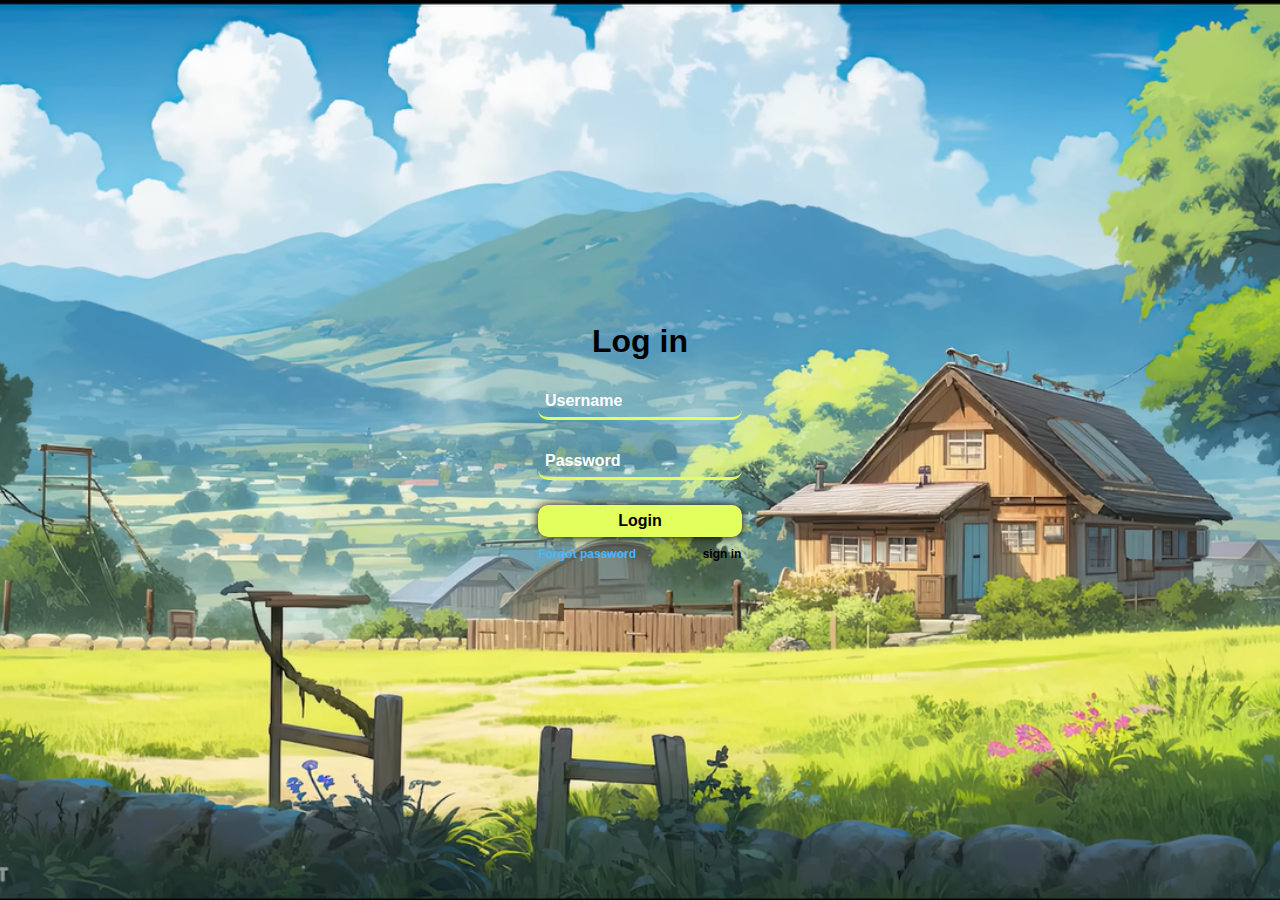
==== index.html @ 8d44e995 "Rename login_page.html to index.html" ====
<!DOCTYPE html>
<html lang="en">
<head>
    <meta charset="UTF-8">
    <meta name="viewport" content="width=device-width, initial-scale=1.0">
    <link rel="stylesheet" href="style_login.css">
    <title>Login</title>
</head>
<body>
    <div class="page">
        <div class="h1"><h1>Log in</h1></div>
        <div class="wrapper">
            <form id="login-form" action="/login">
                <div class="group">
                    <input id="username" name="" type="text" placeholder="Username" required>
                </div>
                <div class="group">
                    <input id="password" type="password" placeholder="Password" required>
                </div>
                <div class="group" type="submit"><button>Login</button></div>
                <div class="group">
                    <a id="link-p" href="#">Forgot password</a>
                    <a id="link-s" href="signin_page.html">sign in</a>
                </div>
            </form>
        </div>
    </div>
    <script>
var currentTime = new Date().getHours();
        if (currentTime >= 6 && currentTime < 18) {
            // Pagi/Siang
            document.body.classList.add('day-mode');
        } else {
            // Malam
            document.body.classList.add('night-mode');
        }

        document.getElementById("login-form").addEventListener("submit", function(event) {
    // Menghentikan perilaku default formulir
            event.preventDefault();
    
    // Simulasi proses sign-up (contoh)
    // Di sini Anda dapat menambahkan kode untuk memproses data sign-up menggunakan AJAX atau metode lainnya

    // Redirect pengguna ke halaman login setelah sign-up berhasil
            window.location.href = "content-page.html"; // Ganti dengan URL halaman login Anda
});
    </script>
</body>
</html>
---- style_login.css ----
* {
    margin: 0;
    padding: 0;
}

/* CSS for morning */
.day-mode {
    background-image: url('background-morning.png');
    color: black;
}

body {
    display: flex;
    height: 100vh;
    width: 100%;
    justify-content: center;
    align-items: center;
    flex-direction: column;
    background-size: cover;
    background-position: center;
    font-family: Arial;
}

.page h1 {
    display: flex;
    justify-content: center;
    align-items: center;
    margin: 10px;
}

.group {
    display: flex;
    justify-content: center;
    margin: 25px;
}

.group input {
    padding: 7px;
    width: 190px;
    background: transparent;
    outline: none;
    border: none;
    border-bottom: 3px solid rgb(226, 255, 94);
    border-radius: 10px;
    font-size: 16px;
    font-weight: bold;
    color: rgb(255, 255, 255);
}

.group button {
    width: 100%;
    padding: 7px;
    font-size: 16px;
    border: none;
    border-radius: 10px;
    background-color: rgb(226, 255, 94);
    box-shadow: 0 0 10px black;
    font-weight: bold;
    cursor: pointer;
}

input::placeholder {
    position: absolute;
    color: rgb(255, 255, 255);
    font-size: 16px;
    font-weight: bold;
    opacity: 1;
}

.group a {
    font-size: 12px;
    font-weight: bold;
    text-decoration: none;
    color: rgb(69, 181, 255);
    margin: -15px;
    margin-right: 40%;
}

.group #link-s {
    margin-right: -15px;
    color: rgb(0, 0, 0);
}

/* CSS for night */
.night-mode {
    background-image: url('background-night.jpeg');
    color: white; /* Warna teks untuk malam hari */
}

.night-mode input {
    border-bottom: 3px solid black;
}

.night-mode h1 {
    text-shadow: 2px 2px 10px rgba(240, 240, 235, 0.8);
}

.night-mode button {
    background-color: rgb(103, 220, 255);
}

.night-mode button:hover {
    box-shadow: 0 0 30px rgb(103, 220, 255);
    transition: 0.5s;
}

.night-mode a {
    color: white;
}

.night-mode #link-s {
    color: rgb(69, 181, 255);
}
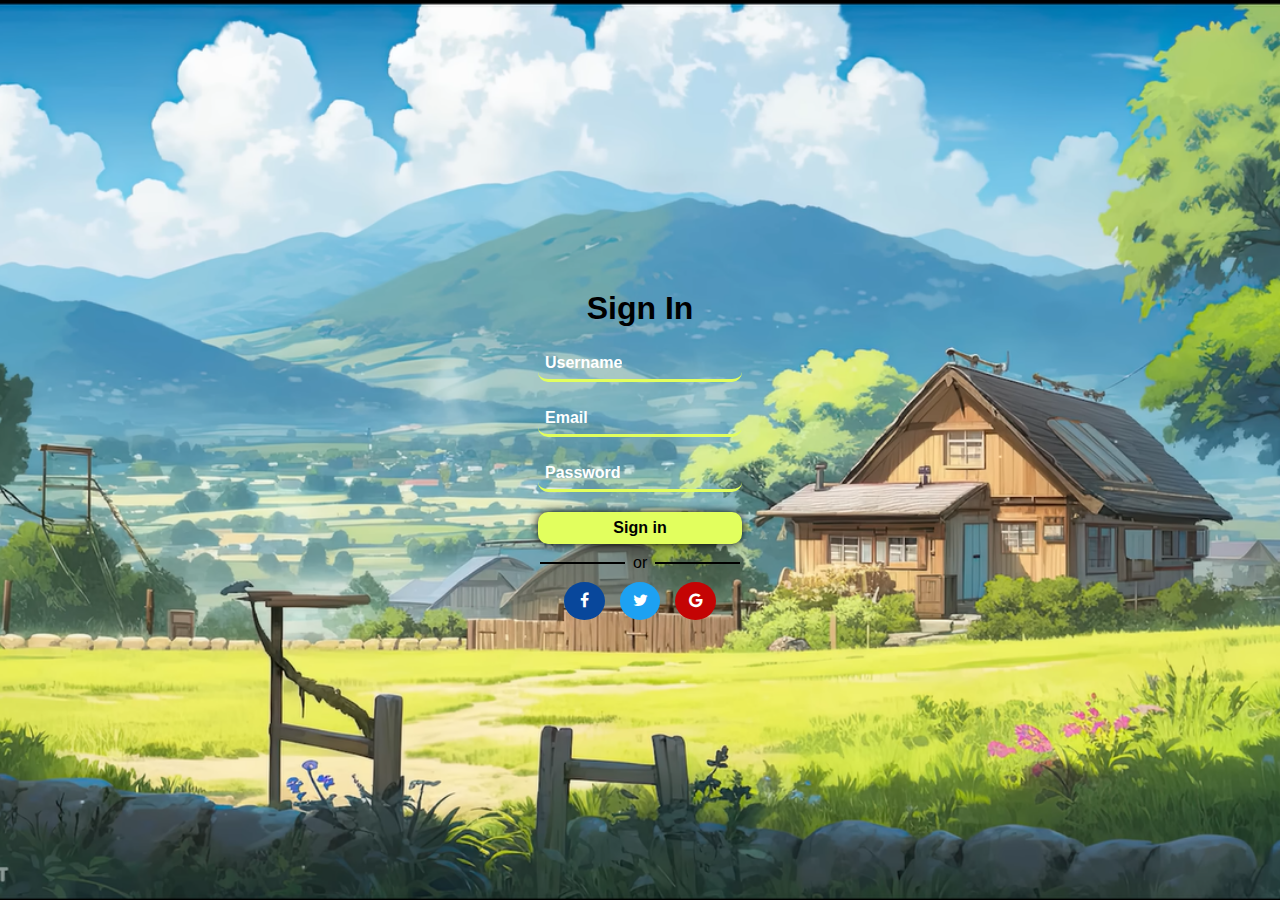
==== commit 4ee25b92: "Rename signin_page.html to index.html" ====
--- a/index.html
+++ b/index.html
@@ -3,30 +3,45 @@
 <head>
     <meta charset="UTF-8">
     <meta name="viewport" content="width=device-width, initial-scale=1.0">
-    <link rel="stylesheet" href="style_login.css">
-    <title>Login</title>
+    <link rel="stylesheet" href="style_signin.css">
+    <link rel="stylesheet" href="https://cdnjs.cloudflare.com/ajax/libs/font-awesome/4.7.0/css/font-awesome.min.css">
+    <title>sign-in</title>
 </head>
 <body>
     <div class="page">
-        <div class="h1"><h1>Log in</h1></div>
+        <div class="h1"><h1>Sign In</h1></div>
         <div class="wrapper">
-            <form id="login-form" action="/login">
+            <form id="sign-in-form" action="/signin" method="post">
                 <div class="group">
-                    <input id="username" name="" type="text" placeholder="Username" required>
+                    <input id="username" type="text" placeholder="Username" required>
+                </div>
+                <div class="group">
+                    <input id="email" type="email" placeholder="Email" required>
                 </div>
                 <div class="group">
                     <input id="password" type="password" placeholder="Password" required>
                 </div>
-                <div class="group" type="submit"><button>Login</button></div>
-                <div class="group">
-                    <a id="link-p" href="#">Forgot password</a>
-                    <a id="link-s" href="signin_page.html">sign in</a>
+                <div class="group" type="submit"><button>Sign in</button></div>
+                <div class="or-container">
+                    <div class="or-text">or</div>
+                </div>
+                <!-- Tautan Login -->
+                <div class="col">
+                    <a href="https://www.facebook.com/login.php" target="_blank" class="fb-btn">
+                        <i class="fa fa-facebook fa-fw"></i>
+                    </a>
+                    <a href="https://twitter.com/login" target="_blank" class="twitter-btn">
+                        <i class="fa fa-twitter fa-fw"></i>
+                    </a>
+                    <a href="https://accounts.google.com/login" target="_blank" class="google-btn">
+                        <i class="fa fa-google fa-fw"></i>
+                    </a>
                 </div>
             </form>
         </div>
     </div>
     <script>
-var currentTime = new Date().getHours();
+        var currentTime = new Date().getHours();
         if (currentTime >= 6 && currentTime < 18) {
             // Pagi/Siang
             document.body.classList.add('day-mode');
@@ -35,7 +50,7 @@
             document.body.classList.add('night-mode');
         }
 
-        document.getElementById("login-form").addEventListener("submit", function(event) {
+        document.getElementById("sign-in-form").addEventListener("submit", function(event) {
     // Menghentikan perilaku default formulir
             event.preventDefault();
     
@@ -43,7 +58,7 @@
     // Di sini Anda dapat menambahkan kode untuk memproses data sign-up menggunakan AJAX atau metode lainnya
 
     // Redirect pengguna ke halaman login setelah sign-up berhasil
-            window.location.href = "content-page.html"; // Ganti dengan URL halaman login Anda
+            window.location.href = "login_page.html"; // Ganti dengan URL halaman login Anda
 });
     </script>
 </body>
--- a/style_signin.css
+++ b/style_signin.css
@@ -0,0 +1,166 @@
+* {
+    margin: 0;
+    padding: 0;
+}
+
+/* CSS for morning */
+.day-mode {
+    background-image: url('background-morning.png');
+    color: black;
+}
+
+body {
+    display: flex;
+    height: 100vh;
+    width: 100%;
+    justify-content: center;
+    align-items: center;
+    flex-direction: column;
+    background-size: cover;
+    background-position: center;
+    font-family: Arial;
+}
+
+.page h1 {
+    display: flex;
+    justify-content: center;
+    align-items: center;
+    margin: 10px;
+}
+
+.group {
+    display: flex;
+    justify-content: center;
+    margin: 20px;
+}
+
+.group input {
+    padding: 7px;
+    width: 190px;
+    background: transparent;
+    outline: none;
+    border: none;
+    border-bottom: 3px solid rgb(226, 255, 94);
+    border-radius: 10px;
+    font-size: 16px;
+    font-weight: bold;
+    color: rgb(255, 255, 255);
+}
+
+.group button {
+    width: 100%;
+    padding: 7px;
+    margin-bottom: -10px;
+    font-size: 16px;
+    border: none;
+    border-radius: 10px;
+    background-color: rgb(226, 255, 94);
+    box-shadow: 0 0 10px black;
+    font-weight: bold;
+    cursor: pointer;
+}
+
+input::placeholder {
+    position: absolute;
+    color: rgb(255, 255, 255);
+    font-size: 16px;
+    font-weight: bold;
+    opacity: 1;
+}
+
+.group #link-s {
+    margin-right: -15px;
+    color: rgb(69, 181, 255);
+}
+
+/* CSS for night */
+.night-mode {
+    background-image: url('background-night.jpeg');
+    color: white; /* Warna teks untuk malam hari */
+}
+
+.night-mode input {
+    border-bottom: 3px solid black;
+}
+
+.night-mode h1 {
+    text-shadow: 2px 2px 10px rgba(240, 240, 235, 0.8);
+}
+
+.night-mode button {
+    background-color: rgb(103, 220, 255);
+}
+
+.night-mode button:hover {
+    box-shadow: 0 0 20px rgb(103, 220, 255);
+    transition: 0.5s;
+}
+
+.night-mode a {
+    color: white;
+}
+
+.or-container {
+    display: flex;
+    align-items: center;
+    justify-content: center;
+}
+
+.or-text {
+    display: grid;
+    grid-template-columns: repeat(3, 1fr);
+    align-items: center;
+    column-gap: 0.5rem;
+    width: 200px;
+}
+
+.or-text::before, .or-text::after {
+    content: "";
+    width: 85px;
+    height: 2px;
+    background-color: rgb(0, 0, 0);
+    display: block;
+}
+
+.col {
+    display: flex;
+    justify-content: center;
+    align-items: center;
+    margin-top: 10px;
+    color: white;
+}
+
+.col .fb-btn {
+    margin-right: 15px;
+    background-color: #08479b;
+    padding: 10px;
+    border-radius: 50%;
+    color: white;
+}
+
+.col .fb-btn:hover {
+    box-shadow: 0 0 10px #083a7c;
+}
+
+.col .twitter-btn {
+    margin-right: 15px;
+    background-color: #1DA1F2;
+    padding: 10px;
+    border-radius: 50%;
+    color: white;
+}
+
+.col .twitter-btn:hover {
+    box-shadow: 0 0 10px #1480c4;
+}
+
+.col .google-btn {
+    background-color: rgb(196, 4, 4);
+    padding: 10px;
+    border-radius: 50%;
+    color: white;
+}
+
+.col .google-btn:hover {
+    box-shadow: 0 0 10px rgb(158, 10, 10);
+}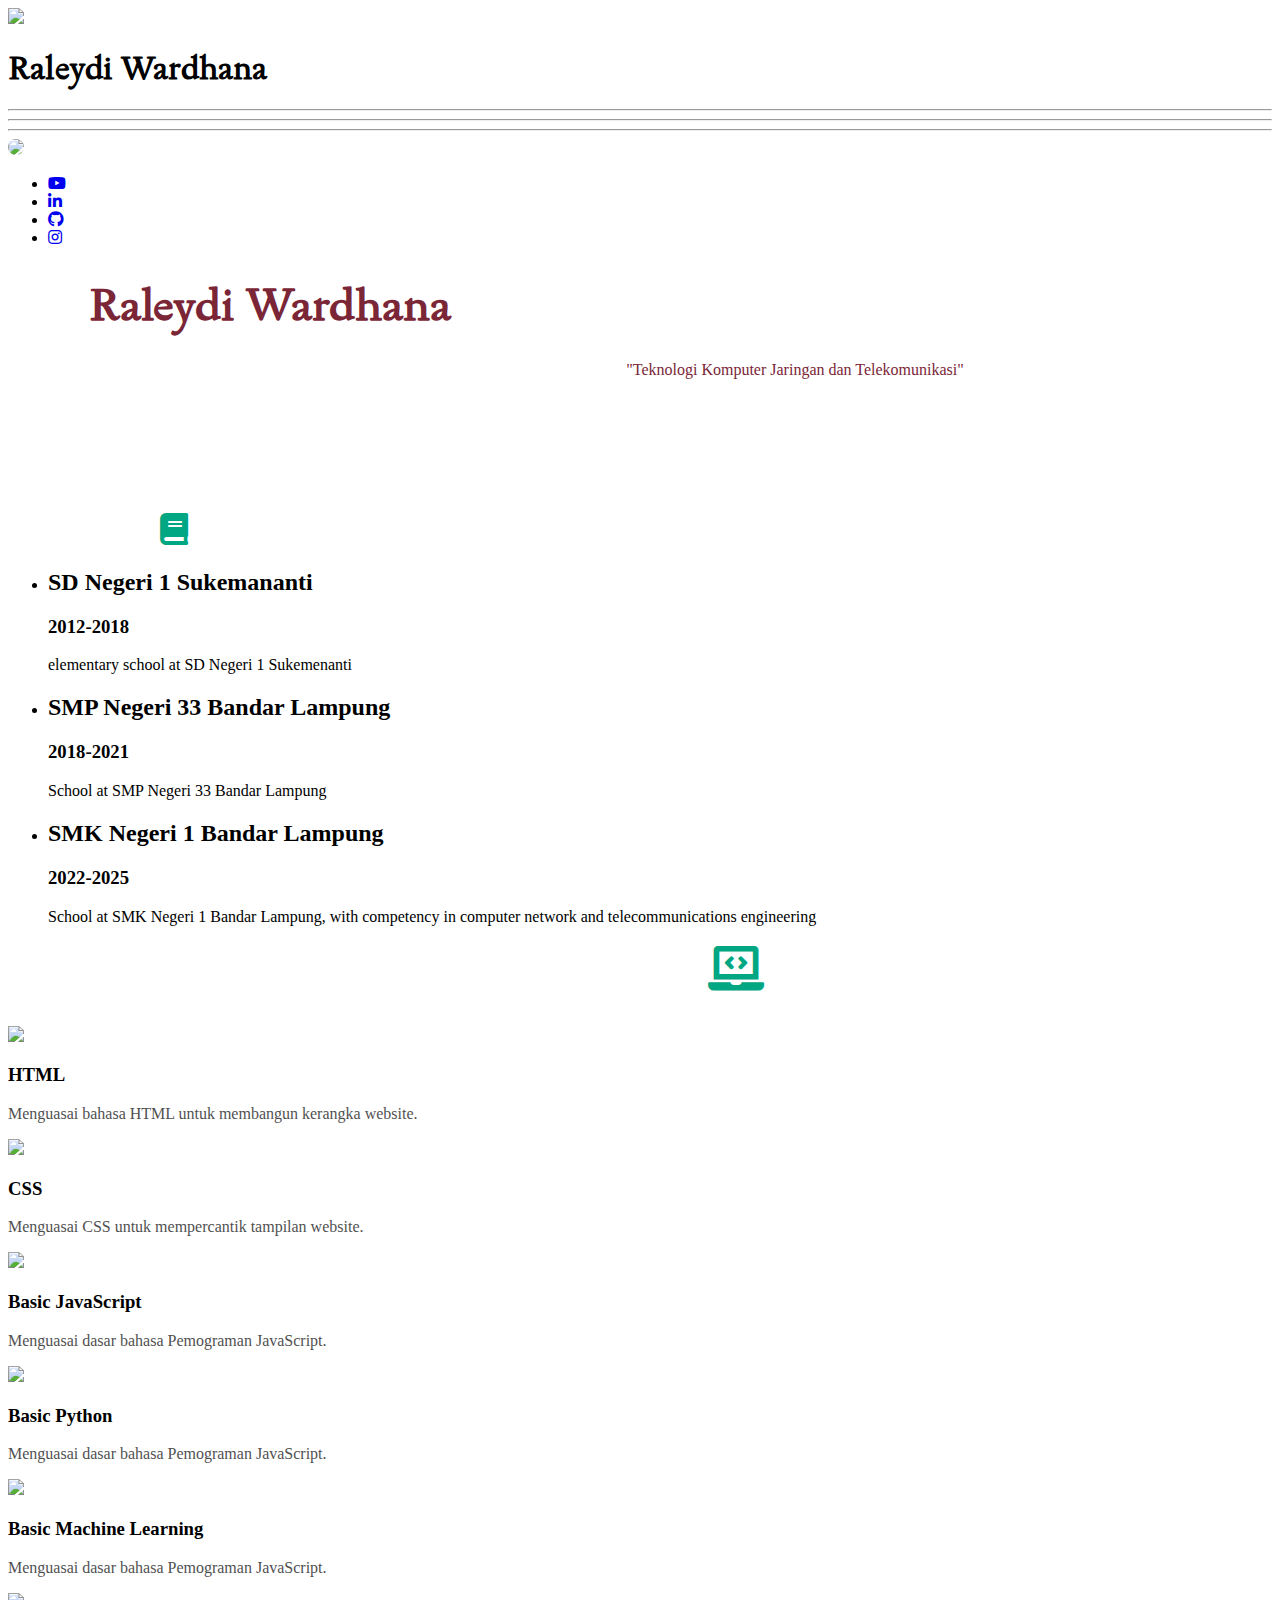
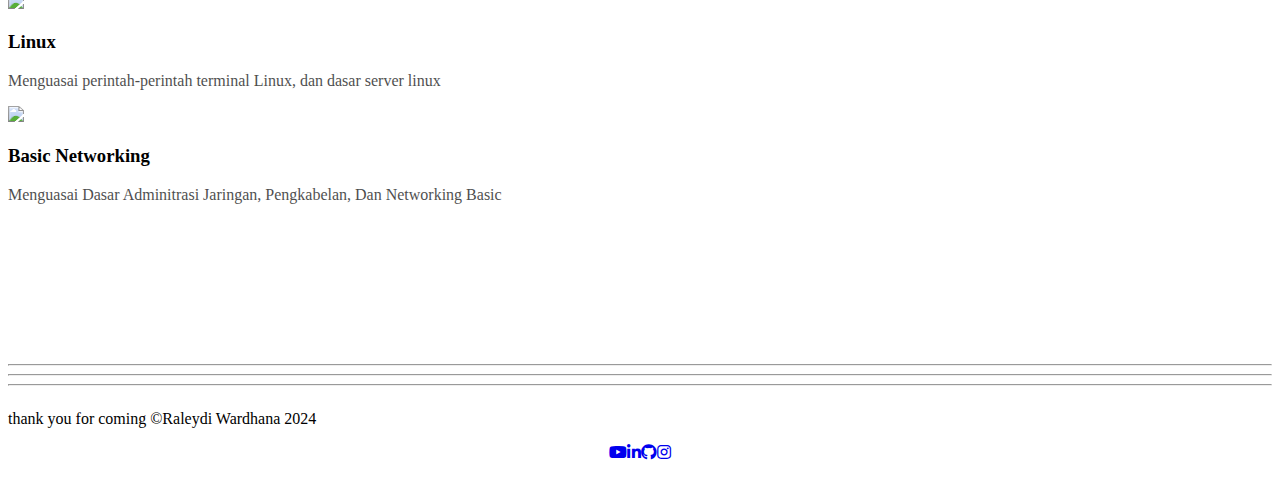
==== commit b7e9fffc: "Update index.html" ====
--- a/index.html
+++ b/index.html
@@ -3,63 +3,190 @@
 <head>
     <meta charset="UTF-8">
     <meta name="viewport" content="width=device-width, initial-scale=1.0">
-    <link rel="stylesheet" href="style_signin.css">
-    <link rel="stylesheet" href="https://cdnjs.cloudflare.com/ajax/libs/font-awesome/4.7.0/css/font-awesome.min.css">
-    <title>sign-in</title>
+    <link rel="stylesheet" href="style.css">
+    <link rel="stylesheet" href="https://cdnjs.cloudflare.com/ajax/libs/font-awesome/5.15.4/css/all.min.css" integrity="sha512-1ycn6IcaQQ40/MKBW2W4Rhis/DbILU74C1vSrLJxCq57o941Ym01SwNsOMqvEBFlcgUa6xLiPY/NS5R+E6ztJQ==" crossorigin="anonymous" referrerpolicy="no-referrer" />
+    <style>
+        @import url('https://fonts.googleapis.com/css2?family=Roboto:ital,wght@0,100;0,300;0,400;0,500;0,700;0,900;1,100;1,300;1,400;1,500;1,700;1,900&display=swap');
+        @import url('https://fonts.googleapis.com/css2?family=Poppins:ital,wght@0,100;0,200;0,300;0,400;0,500;0,600;0,700;0,800;0,900;1,100;1,200;1,300;1,400;1,500;1,600;1,700;1,800;1,900&family=Quicksand:wght@300..700&display=swap');
+        @import url('https://fonts.googleapis.com/css2?family=Sedan:ital@0;1&display=swap');
+        @import url('https://fonts.googleapis.com/css2?family=Quicksand:wght@300..700&display=swap');
+    </style>
+    <title>My Profile</title>
 </head>
 <body>
-    <div class="page">
-        <div class="h1"><h1>Sign In</h1></div>
-        <div class="wrapper">
-            <form id="sign-in-form" action="/signin" method="post">
-                <div class="group">
-                    <input id="username" type="text" placeholder="Username" required>
+    <div class="Profile-card">
+        <header>
+            <div class="head">
+                <div class="title-img">
+                    <div class="header-background"></div>
+                    <img src="assets/profile.jpeg" width="200px">
+                    <h1 style="font-family: 'Sedan', sans-serif;">Raleydi Wardhana</h1>
                 </div>
-                <div class="group">
-                    <input id="email" type="email" placeholder="Email" required>
+            </div>
+        </header>
+        <main>
+            <div class="info-me">
+                <hr>
+                <hr class="sc">
+                <hr class="thr">
+                <div class="content">
+                    <div class="my-img">
+                        <img src="assets/profile.jpeg" width="250px" style="border-radius: 3rem;">
+                        <div class="social">
+                            <ul>
+                                <li><a href="#"><i class="fab fa-youtube"></i></a></li>
+                                <li><a href="https://www.linkedin.com/in/raleydi-wardhana-aa9a272b9?trk=contact-info" target="_blank"><i class="fab fa-linkedin-in"></i></a></li>
+                                <li><a href="https://github.com/wraleydi" target="_blank"><i class="fab fa-github"></i></a></li>
+                                <li><a href="https://www.instagram.com/wraleydi?igsh=Y2FjbXQ3MHd1a2Zn" target="_blank"><i class="fab fa-instagram"></i></a></li>
+                            </ul>
+                        </div>
+                    </div>
+                    <div class="description-info">
+                        <h1 style="display: flex; font-family: 'Sedan', 'Poppins', sans-serif; font-size: 2.8rem;">
+                            <div class="title-info" style="display: flex;">
+                                <div class="t1" style="color: white;">I' M</div>
+                                <div class="t2" style="color: #7b2637;"><span class="half-underline">Raleydi Wardhana</span></div>
+                            </div>
+                        </h1>
+                        <p class="paraf" style="color: white;">
+                            Saya Raleydi Wardhana,saat ini menjadi seorang siswa yang berkompetisi pada bidang keahlian <span style="color: #7b2637;">"Teknologi Komputer Jaringan dan Telekomunikasi"</span>. saya memiliki keinginan kuat untuk terus tumbuh dan berkembang dalam meningkatkan pengetahuan dan skill saya. saya memiliki keahlian Linux, Machine Learning dasar,html dan css, Javascript dasar, Python dasar, Adminitrasi jaringan dasar. dan Pengetahuan dasar tentang Cyber Security, Networking.
+                        </p>
+                        <table class="info" style="color: white; font-size: 1.2rem;">
+                            <tbody>
+                                <tr class="tr1">
+                                    <th>Age</th>
+                                    <td>17th</td>
+                                    <th>Nationality</th>
+                                    <td>Indonesia</td>
+                                </tr>
+                                <tr class="tr2">   
+                                    <th>Email</th>
+                                    <td>raleydi06@gmail.com</td>
+                                    <th>Phone Number</th>
+                                    <td>089692673773</td>
+                                </tr>
+                                <tr class="tr3">
+                                    <th>Hobby</th>
+                                    <td>reading and sports </td>
+                                    <th>Address</th>
+                                    <td>Bandar-Lampung, Lampung</td>
+                                </tr>
+                            </tbody>
+                        </table>
+                    </div>
                 </div>
-                <div class="group">
-                    <input id="password" type="password" placeholder="Password" required>
+            </div>
+            <div class="education">
+                <div class="my-edu">
+                    <div class="edu-title">
+                        <h1 style="margin: 0; color: white; font-family: 'Sedan', 'Poppins', sans-serif;">
+                            <span class="half-underline">Education</span>
+                            <i class="fas fa-book" style="color: #00a782;"></i>
+                        </h1>
+                    </div>
+                    <ul class="timeline">
+                        <li class="timeline-item">
+                            <div class="timeline-content">
+                                <h2>SD Negeri 1 Sukemananti</h2>
+                                <h3>2012-2018</h3>
+                                <p>elementary school at SD Negeri 1 Sukemenanti</p>
+                            </div>
+                        </li>
+                        <li class="timeline-item">
+                            <div class="timeline-content">
+                                <h2>SMP Negeri 33 Bandar Lampung</h2>
+                                <h3>2018-2021</h3>
+                                <p>School at SMP Negeri 33 Bandar Lampung</p>
+                            </div>
+                        </li>
+                        <li class="timeline-item">
+                            <div class="timeline-content">
+                                <h2>SMK Negeri 1 Bandar Lampung</h2>
+                                <h3>2022-2025</h3>
+                                <p>School at SMK Negeri 1 Bandar Lampung, with competency in computer network and telecommunications engineering</p>
+                            </div>
+                        </li>
+                    </ul>
                 </div>
-                <div class="group" type="submit"><button>Sign in</button></div>
-                <div class="or-container">
-                    <div class="or-text">or</div>
+            </div>
+            <div class="skill">
+                <div class="title-skill">
+                    <h1 style="margin-block-start: 0; font-size: 2.8rem; font-family: 'Sedan', 'Poppins', sans-serif; color: white; text-align: center;">
+                        <span class="half-underline">My Skills</span>
+                        <i class="fas fa-laptop-code" style="color: #00a782;"></i>
+                    </h1>
                 </div>
-                <!-- Tautan Login -->
-                <div class="col">
-                    <a href="https://www.facebook.com/login.php" target="_blank" class="fb-btn">
-                        <i class="fa fa-facebook fa-fw"></i>
-                    </a>
-                    <a href="https://twitter.com/login" target="_blank" class="twitter-btn">
-                        <i class="fa fa-twitter fa-fw"></i>
-                    </a>
-                    <a href="https://accounts.google.com/login" target="_blank" class="google-btn">
-                        <i class="fa fa-google fa-fw"></i>
-                    </a>
+                <div class="content-skill" style="padding-block-end: 6rem;">
+                    <div class="group-skill">
+                        <img src="assets/html-logo.png" width="150px">
+                        <h3>HTML</h3>
+                        <p style="opacity: 0.7;">
+                            Menguasai bahasa HTML untuk membangun kerangka website.
+                        </p>
+                    </div>
+                    <div class="group-skill">
+                        <img src="assets/CSS-Logo.png" width="150px">
+                        <h3>CSS</h3>
+                        <p style="opacity: 0.7;">
+                            Menguasai CSS untuk mempercantik tampilan website.
+                        </p>
+                    </div>
+                    <div class="group-skill">
+                        <img src="assets/JavaScript-Logo.png" width="150px">
+                        <h3>Basic JavaScript</h3>
+                        <p style="opacity: 0.7;">
+                            Menguasai dasar bahasa Pemograman JavaScript.
+                        </p>
+                    </div>
+                    <div class="group-skill">
+                        <img src="assets/python-logo.png" width="150px">
+                        <h3>Basic Python</h3>
+                        <p style="opacity: 0.7;">
+                            Menguasai dasar bahasa Pemograman JavaScript.
+                        </p>
+                    </div>
+                    <div class="group-skill">
+                        <img src="assets/ML-logo.png" width="165px">
+                        <h3>Basic Machine Learning</h3>
+                        <p style="opacity: 0.7;">
+                            Menguasai dasar bahasa Pemograman JavaScript.
+                        </p>
+                    </div>
+                    <div class="group-skill">
+                        <img src="assets/LINUX-LOGO.png" width="145px">
+                        <h3>Linux</h3>
+                        <p style="opacity: 0.7;">
+                            Menguasai perintah-perintah terminal Linux, dan dasar server linux
+                        </p>
+                    </div>
+                    <div class="group-skill">
+                        <img src="assets/network-logo.png" width="165px">
+                        <h3>Basic Networking</h3>
+                        <p style="opacity: 0.7;">
+                            Menguasai Dasar Adminitrasi Jaringan, Pengkabelan, Dan Networking Basic
+                        </p>
+                    </div>
                 </div>
-            </form>
-        </div>
+                <hr style="margin-block-start: 3rem;">
+                <hr class="sc">
+                <hr class="thr">
+            </div>
+        </main>
+        <footer>
+            <div class="foot">
+                <div class="my-foot">
+                    <div class="thx" style="padding-block-start: 1rem;">thank you for coming &copy;Raleydi Wardhana 2024</div>
+                    <div class="social-foot" style="padding-block-end: 1rem; text-align: center;">
+                        <ul style="margin-block-end: 0; display: flex; list-style: none; justify-content: center; padding-inline-start: 0;">
+                            <li><a href="#"><i class="fab fa-youtube"></i></a></li>
+                            <li><a href="#"><i class="fab fa-linkedin-in"></i></a></li>
+                            <li><a href="https://github.com/wraleydi" ><i class="fab fa-github"></i></a></li>
+                            <li><a href="#"><i class="fab fa-instagram"></i></a></li>
+                        </ul>
+                    </div>
+                </div>
+            </div>
+        </footer>
     </div>
-    <script>
-        var currentTime = new Date().getHours();
-        if (currentTime >= 6 && currentTime < 18) {
-            // Pagi/Siang
-            document.body.classList.add('day-mode');
-        } else {
-            // Malam
-            document.body.classList.add('night-mode');
-        }
-
-        document.getElementById("sign-in-form").addEventListener("submit", function(event) {
-    // Menghentikan perilaku default formulir
-            event.preventDefault();
-    
-    // Simulasi proses sign-up (contoh)
-    // Di sini Anda dapat menambahkan kode untuk memproses data sign-up menggunakan AJAX atau metode lainnya
-
-    // Redirect pengguna ke halaman login setelah sign-up berhasil
-            window.location.href = "login_page.html"; // Ganti dengan URL halaman login Anda
-});
-    </script>
 </body>
 </html>
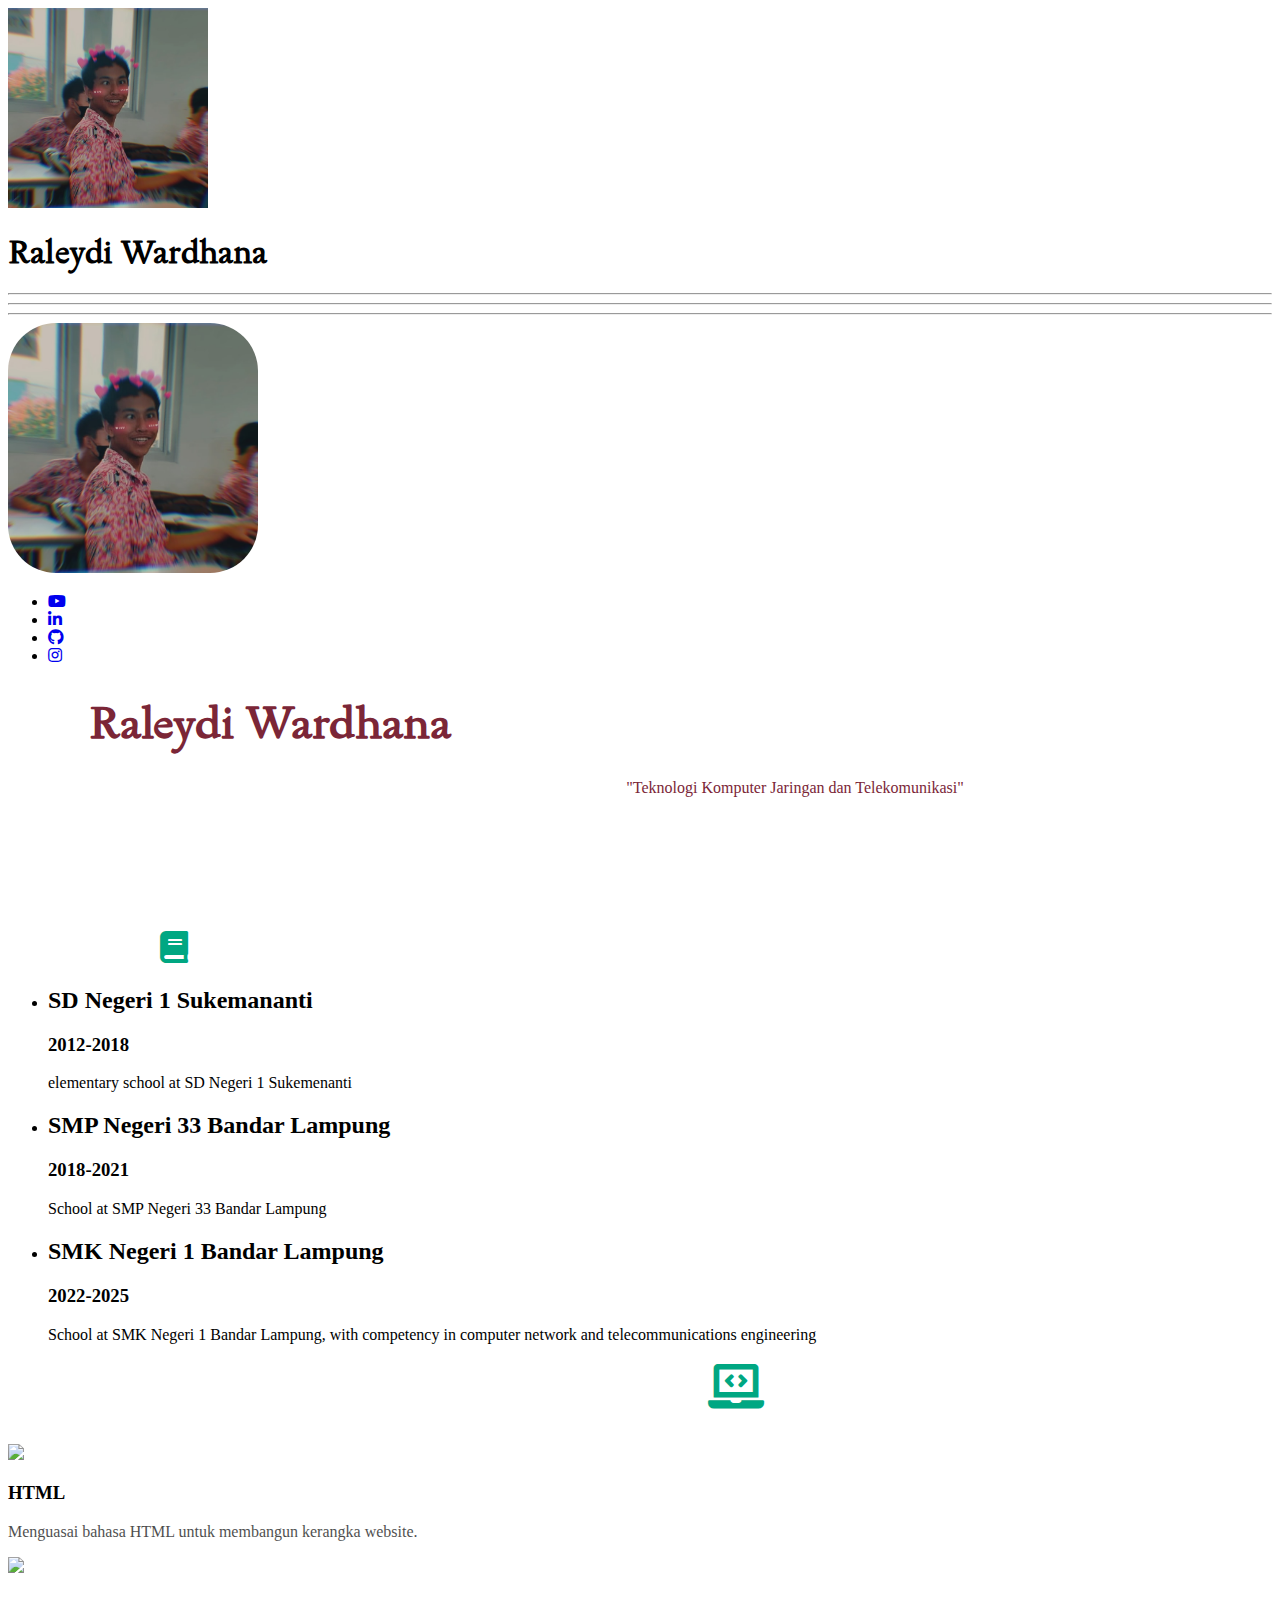
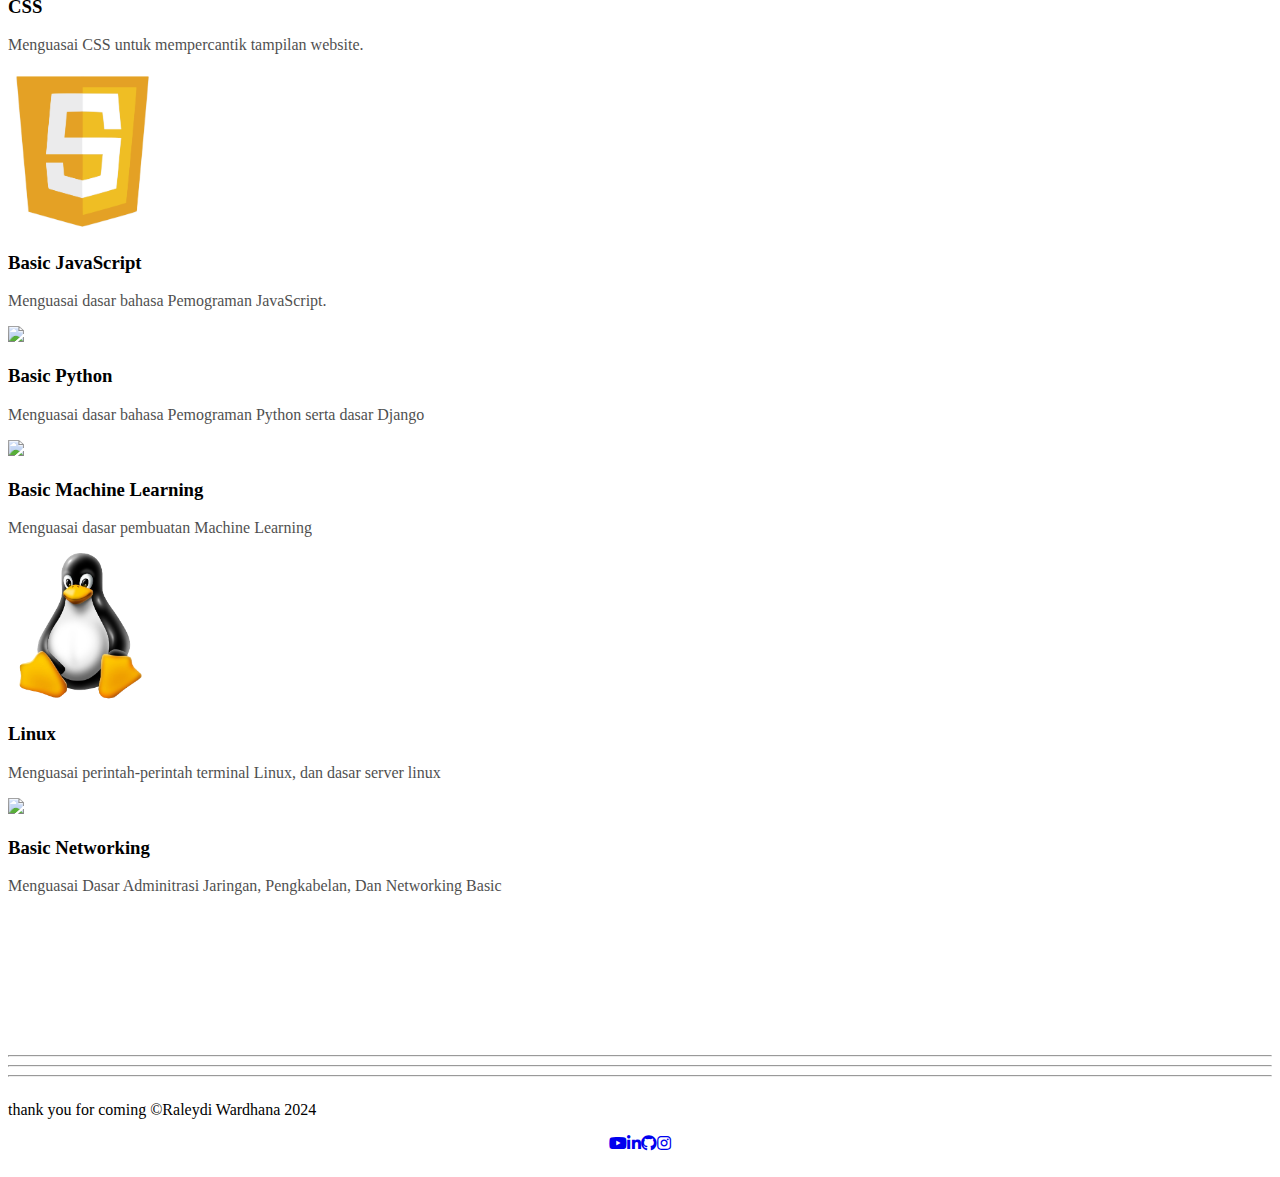
==== commit 8cc4ce23: "Update index.html" ====
--- a/index.html
+++ b/index.html
@@ -142,14 +142,14 @@
                         <img src="assets/python-logo.png" width="150px">
                         <h3>Basic Python</h3>
                         <p style="opacity: 0.7;">
-                            Menguasai dasar bahasa Pemograman JavaScript.
+                            Menguasai dasar bahasa Pemograman Python serta dasar Django
                         </p>
                     </div>
                     <div class="group-skill">
                         <img src="assets/ML-logo.png" width="165px">
                         <h3>Basic Machine Learning</h3>
                         <p style="opacity: 0.7;">
-                            Menguasai dasar bahasa Pemograman JavaScript.
+                            Menguasai dasar pembuatan Machine Learning
                         </p>
                     </div>
                     <div class="group-skill">
@@ -179,9 +179,9 @@
                     <div class="social-foot" style="padding-block-end: 1rem; text-align: center;">
                         <ul style="margin-block-end: 0; display: flex; list-style: none; justify-content: center; padding-inline-start: 0;">
                             <li><a href="#"><i class="fab fa-youtube"></i></a></li>
-                            <li><a href="#"><i class="fab fa-linkedin-in"></i></a></li>
-                            <li><a href="https://github.com/wraleydi" ><i class="fab fa-github"></i></a></li>
-                            <li><a href="#"><i class="fab fa-instagram"></i></a></li>
+                            <li><a href="https://www.linkedin.com/in/raleydi-wardhana-aa9a272b9?trk=contact-info" target="_blank"><i class="fab fa-linkedin-in"></i></a></li>
+                            <li><a href="https://github.com/wraleydi" target="_blank"><i class="fab fa-github"></i></a></li>
+                            <li><a href="https://www.instagram.com/wraleydi?igsh=Y2FjbXQ3MHd1a2Zn" target="_blank"><i class="fab fa-instagram"></i></a></li>
                         </ul>
                     </div>
                 </div>
